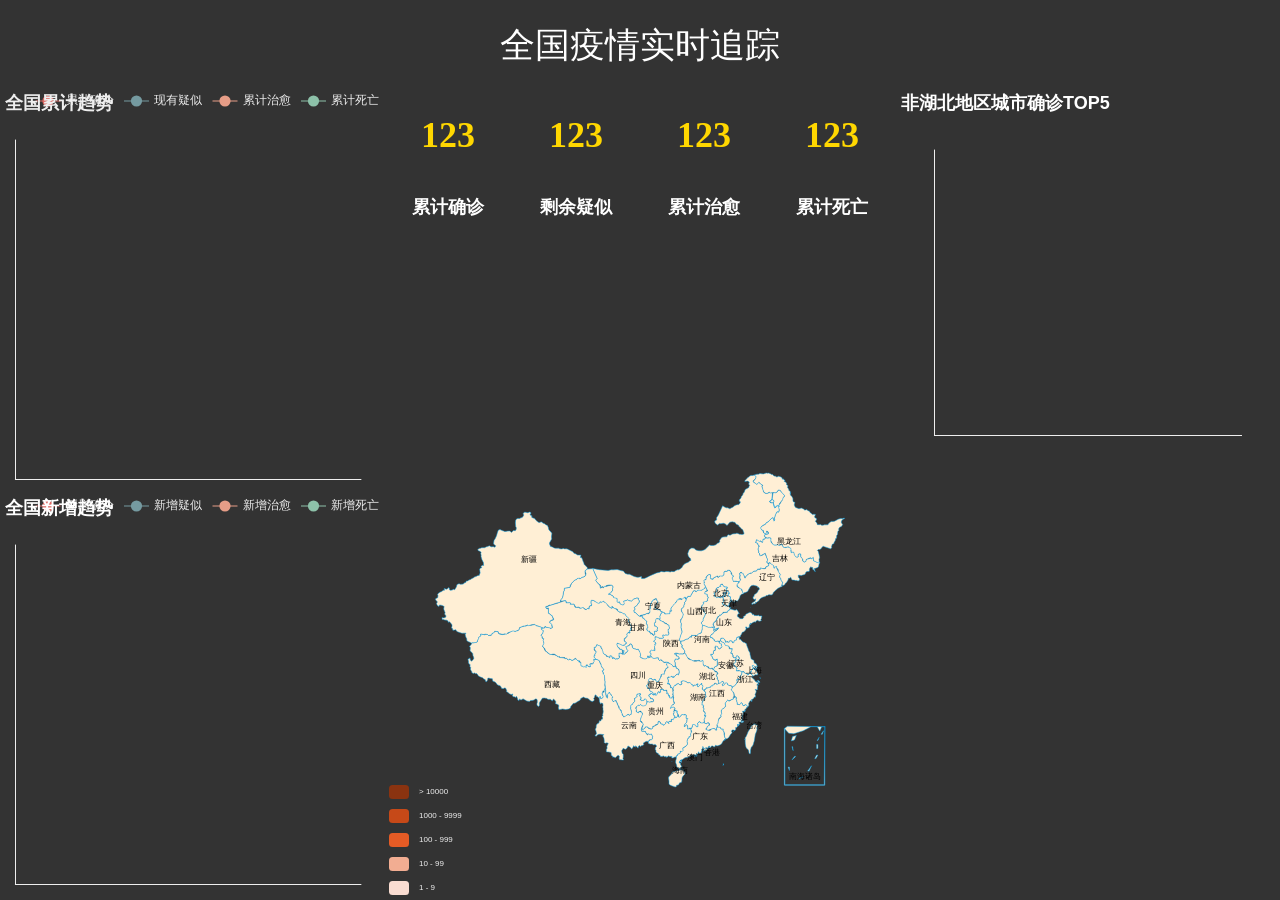
==== YQ/templates/main.html @ f6ca8f51 "first commit" ====
<!DOCTYPE html>
<html lang="en">

<head>
    <meta charset="UTF-8">
    <title>疫情监控</title>
    <!-- <link rel="icon" href="/images/myfavicon.ico" type="image/x-icon" />
    <link rel="shortcut icon" href="/images/myfavicon.ico" type="image/x-icon" /> -->
    <link rel="stylesheet" href="../static/css/main.css">
    <script src="../static/js/jquery-1.11.1.min.js"></script>
    <script src="../static/js/echarts.min.js"></script>
    <script src="../static/js/china.js"></script>
    <script src="../static/js/echarts-wordcloud.min.js"></script>
    <script src="../static/js/flexible.js"></script>
    <!-- <link rel="stylesheet" href="/fonts/style.css"> -->
    <style>
        /* @media screen and (max-width: 1024px) {
            html {
                font-size: 42.66px !important;
            }
        }

        @media screen and (min-width: 1920px) {
            html {
                font-size: 80px !important;
            }
        } */

    </style>
</head>

<body>
    
        <div id="title">全国疫情实时追踪</div>
        <div id="tim" class="time"></div>
        <div id="l1"></div>
        <div id="l2"></div>
        <div id="c1">
            <div class="num">
                <h1>123</h1>
            </div>
            <div class="num">
                <h1>123</h1>
            </div>
            <div class="num">
                <h1>123</h1>
            </div>
            <div class="num">
                <h1>123</h1>
            </div>
            <div class="txt">
                <h2>累计确诊</h2>
            </div>
            <div class="txt">
                <h2>剩余疑似</h2>
            </div>
            <div class="txt">
                <h2>累计治愈</h2>
            </div>
            <div class="txt">
                <h2>累计死亡</h2>
            </div>
        </div>
        <div id="c2"></div>
        <div id="r1"></div>
        <div id="r2"></div>
        <!-- <script>
            function gettime(){
			$.ajax({
				url:"/time",
//				dataType:'json',	//服务器返回json格式数据
//				type:'post',		//HTTP请求类型
				timeout:10000,		//超市时间设置10秒
				success:function(data){
					$("#time").html(data)		//获取服务器的时间
				},
				error:function(xhr,type,errorThrown){

				}
			});
		}
        </script> -->
        <script src="../static/js/ec_center.js"></script>
        <script src="../static/js/ec_left1.js"></script>
        <script src="../static/js/ec_left2.js"></script>
        <script src="../static/js/ec_right1.js"></script>
        <script src="../static/js/ec_right2.js"></script>
        <script src="../static/js/controller.js"></script>
</body>

</html>
---- YQ/static/css/main.css ----
body{
    margin: 0;
    background-color: #333;
}

#title{ /*选中id为title的块*/
    position: absolute;
    width: 40%; /*width，height指定自身宽高，top，right指定左上角的位置*/
    height: 10%;
    top: 0; /*指定位置顶格*/
    left: 30%; /*上述表明顶格，据左边30%，自身长度40%，高度10%*/
    color: white; /*字体颜色 */
    font-size: 35px;
    /* background-color: chocolate; */

    /*居中*/
    display: flex;
    align-items: center;
    justify-content: center; /* 竖直居中 */
}

.num{
    width: 25%; /*占父级元素25%的宽度，向左漂浮显示*/
    float: left;
    color: gold;
    display: flex;
    align-items: center;
    justify-content: center;
    font-size: 18px;
}

.txt{
    width: 25%; /*占父级元素25%的宽度，向左漂浮显示*/
    float: left;
    font-family: '幼圆';

    display: flex;
    align-items: center;
    justify-content: center;
}

.time{
	position: absolute;
	/*width: 30%;*/
	height: 10%;
	right: .025rem;
	font-size: .25rem;
	color: white;
    margin-top: .25rem;
    margin-right: .25rem;
}

#c1{ /*选中id为c1的块*/
    position: absolute;
    width: 40%;
    height: 30%;
    top: 10%;
    left: 30%;
    color: white;
    /* background-color: aquamarine; */
}

#c2{ /*选中id为c2的块*/
    position: absolute;
    width: 40%;
    height: 60%;
    top: 40%;
    left: 30%;
    /* background-color: rgb(21, 156, 180); */
}

#l1{
    position: absolute;
    width: 30%;
    height: 45%;
    top: 10%;
    left: 0;
    /* background-color: rgb(8, 141, 101); */
}

#l2{
    position: absolute;
    width: 30%;
    height: 45%;
    top: 55%;
    left: 0;
    /* background-color: rgb(187, 58, 129); */
}

#r1{
    position: absolute;
    width: 30%;
    height: 45%;
    top: 10%;
    right: 0;
    /* background-color: rgb(233, 213, 32); */
}

#r2{
    position: absolute;
    width: 30%;
    height: 45%;
    top: 55%;
    right: 0;
    /* background-color: rgb(111, 20, 196); */
}
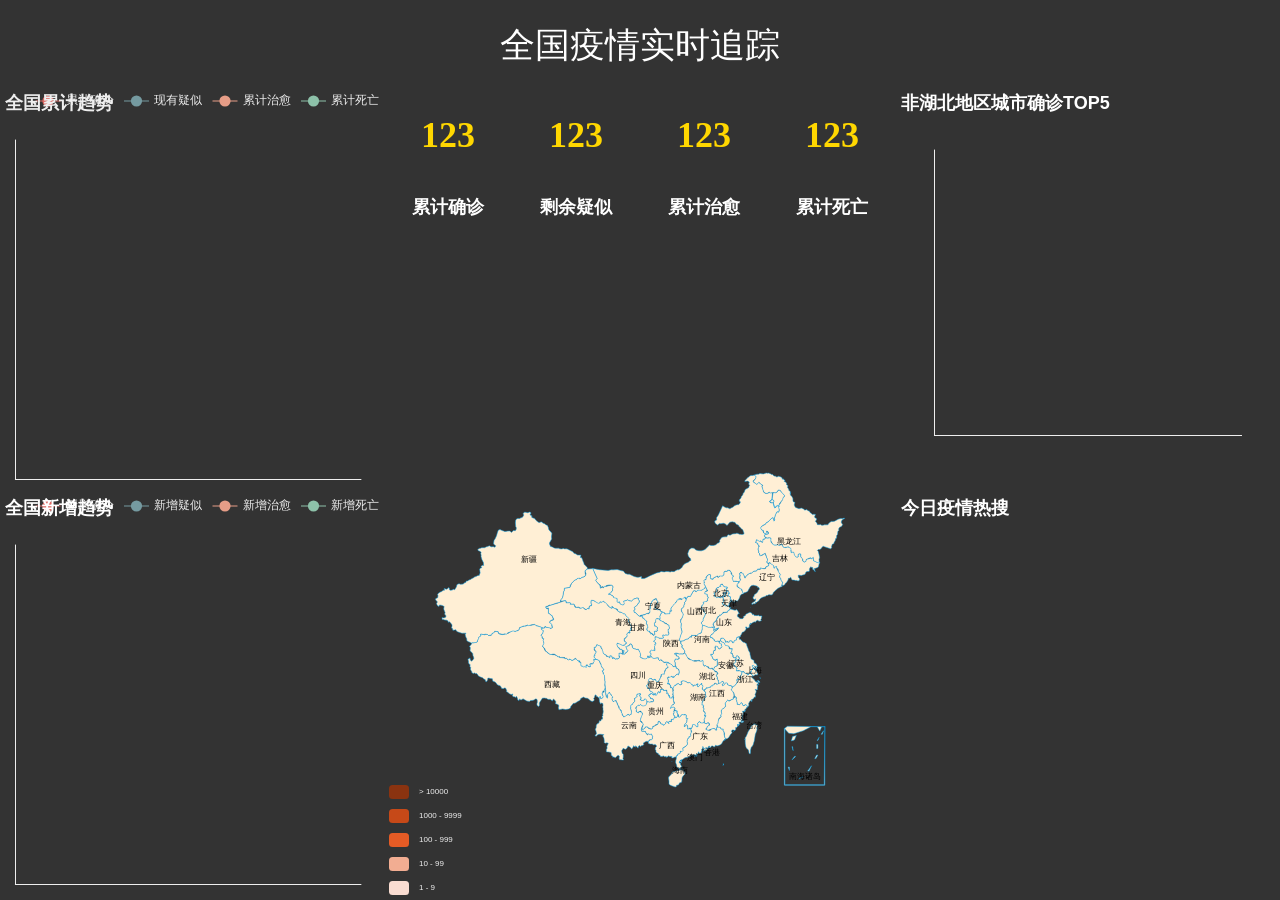
==== commit b80cf39f: "second commit" ====
--- a/YQ/templates/main.html
+++ b/YQ/templates/main.html
@@ -4,8 +4,8 @@
 <head>
     <meta charset="UTF-8">
     <title>疫情监控</title>
-    <!-- <link rel="icon" href="/images/myfavicon.ico" type="image/x-icon" />
-    <link rel="shortcut icon" href="/images/myfavicon.ico" type="image/x-icon" /> -->
+<!-- <link rel="icon" href="/images/myfavicon.ico" type="image/x-icon" /> -->
+    <link rel="shortcut icon" href="/images/myfavicon.ico" type="image/x-icon" />
     <link rel="stylesheet" href="../static/css/main.css">
     <script src="../static/js/jquery-1.11.1.min.js"></script>
     <script src="../static/js/echarts.min.js"></script>
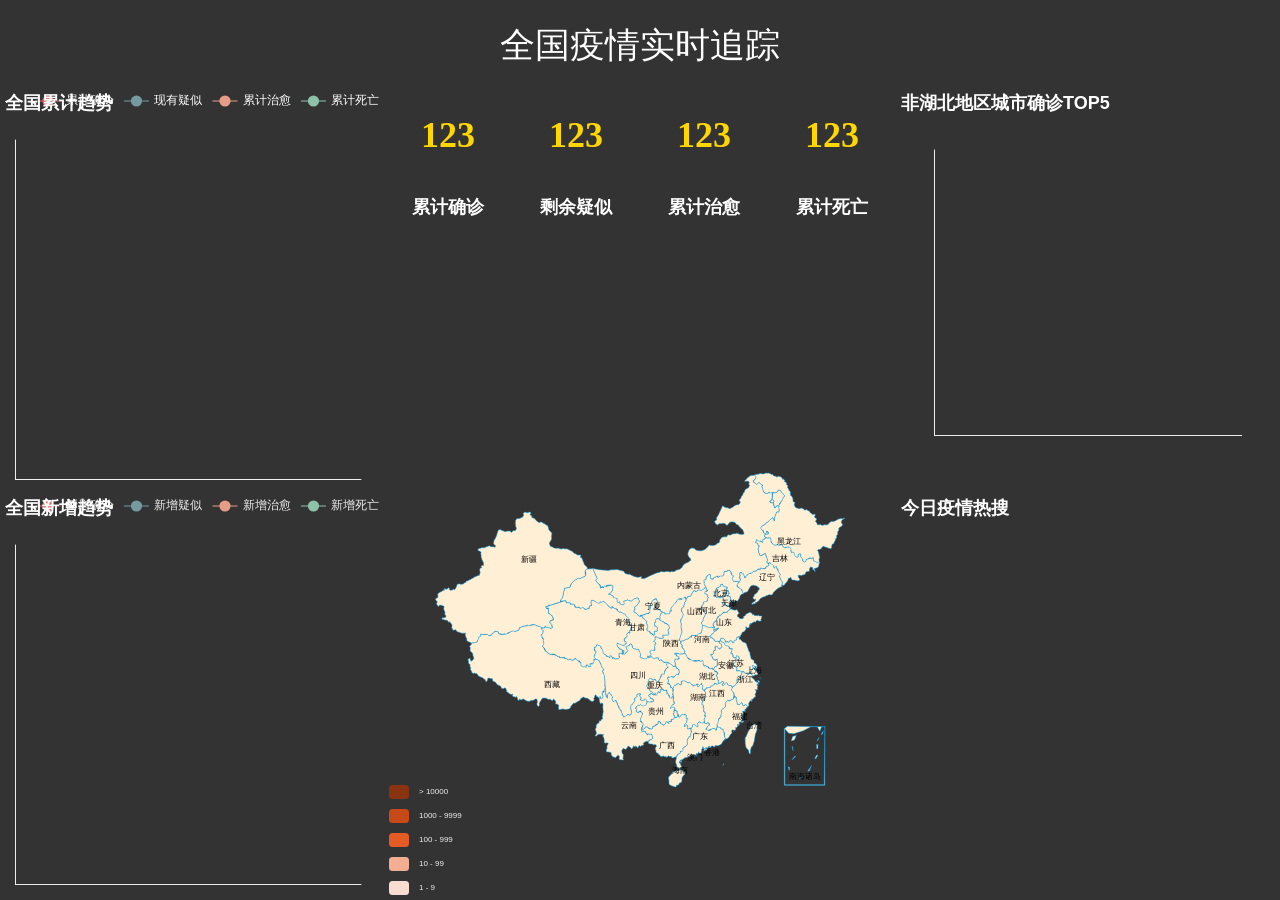
==== commit 499f5b42: "third commit" ====
--- a/YQ/templates/main.html
+++ b/YQ/templates/main.html
@@ -4,8 +4,8 @@
 <head>
     <meta charset="UTF-8">
     <title>疫情监控</title>
-<!-- <link rel="icon" href="/images/myfavicon.ico" type="image/x-icon" /> -->
-    <link rel="shortcut icon" href="/images/myfavicon.ico" type="image/x-icon" />
+     <!-- <link rel="icon" href="/images/myfavicon.ico" type="image/x-icon" />  -->
+    <link rel="shortcut icon" href="/images/myfavicon.ico" type="image/x-icon" /> 
     <link rel="stylesheet" href="../static/css/main.css">
     <script src="../static/js/jquery-1.11.1.min.js"></script>
     <script src="../static/js/echarts.min.js"></script>
--- a/YQ/static/css/main.css
+++ b/YQ/static/css/main.css
@@ -1,4 +1,3 @@
-
 body{
     margin: 0;
     background-color: #333;
